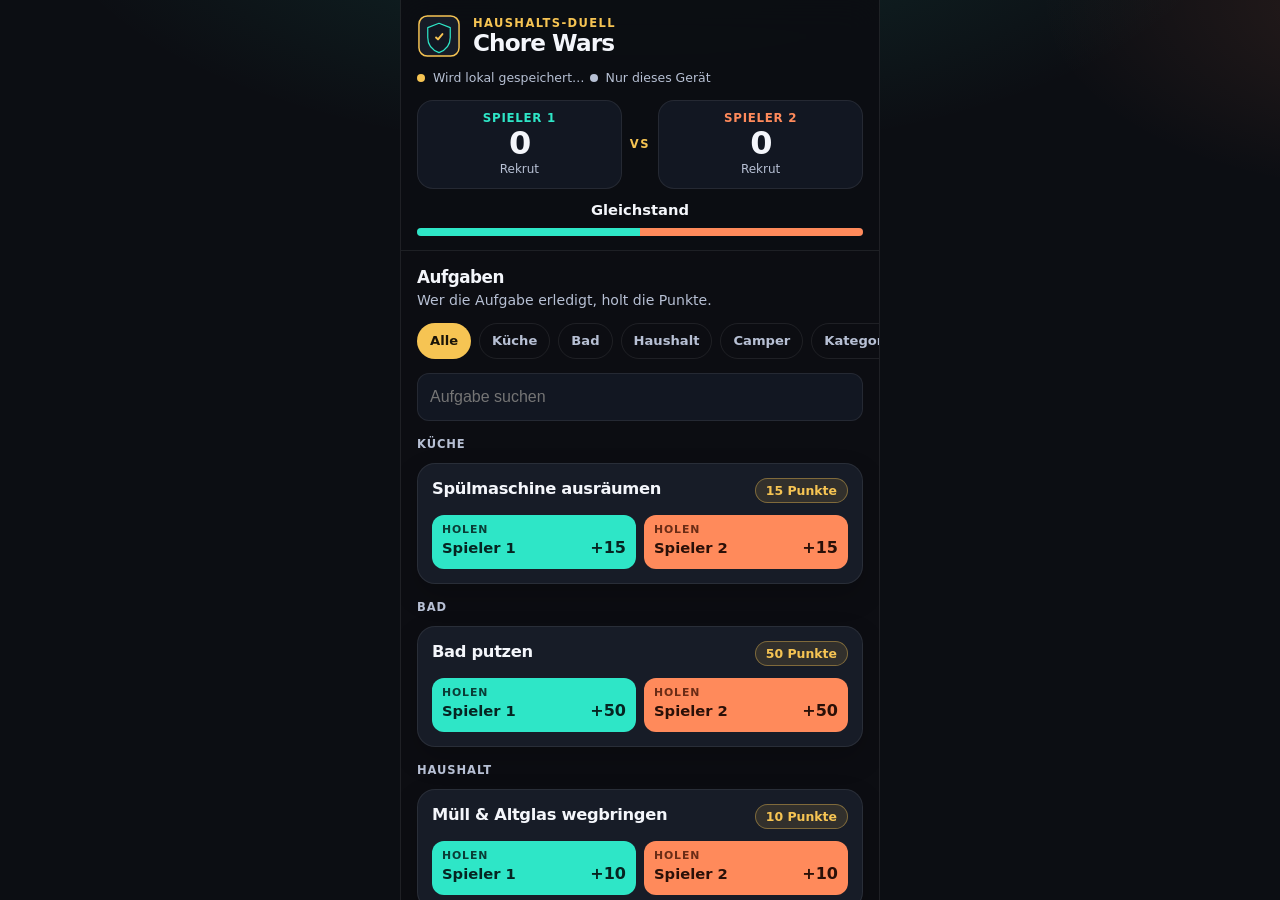
==== chore-wars/index.html @ 1f735c66 "Let two phones share one Chore Wars stand. A household passphrase becomes the Firebase path, so both" ====
<!DOCTYPE html>
<html lang="de">
<head>
  <meta charset="utf-8">
  <meta name="viewport" content="width=device-width, initial-scale=1, maximum-scale=1, user-scalable=no, viewport-fit=cover">
  <meta name="apple-mobile-web-app-capable" content="yes">
  <meta name="apple-mobile-web-app-status-bar-style" content="black-translucent">
  <meta name="apple-mobile-web-app-title" content="Chore Wars">
  <meta name="mobile-web-app-capable" content="yes">
  <meta name="theme-color" content="#0c0e13">
  <meta name="color-scheme" content="dark">
  <meta name="format-detection" content="telephone=no">
  <meta name="description" content="Chore Wars ist ein Haushalts-Duell für zwei Spieler. Aufgaben und Namen lassen sich in der App ändern. Der Stand bleibt auf dem Gerät und kann mit einem zweiten Gerät geteilt werden.">
  <title>Chore Wars – Haushalts-Duell</title>
  <link rel="manifest" href="./manifest.json">
  <link rel="apple-touch-icon" sizes="180x180" href="data:image/svg+xml,%3Csvg%20xmlns%3D%22http%3A%2F%2Fwww.w3.org%2F2000%2Fsvg%22%20viewBox%3D%220%200%20180%20180%22%3E%3Crect%20width%3D%22180%22%20height%3D%22180%22%20rx%3D%2240%22%20fill%3D%22%230c0e13%22%2F%3E%3Crect%20x%3D%228%22%20y%3D%228%22%20width%3D%22164%22%20height%3D%22164%22%20rx%3D%2234%22%20fill%3D%22%23171c27%22%20stroke%3D%22%23f6c453%22%20stroke-width%3D%226%22%2F%3E%3Cpath%20d%3D%22M90%2038l46%2018v40c0%2032-20%2052-46%2062-26-10-46-30-46-62V56l46-18z%22%20fill%3D%22%23121722%22%20stroke%3D%22%232ee6c7%22%20stroke-width%3D%225%22%20stroke-linejoin%3D%22round%22%2F%3E%3Cpath%20d%3D%22M78%2096l8%208%2018-22%22%20fill%3D%22none%22%20stroke%3D%22%23f6c453%22%20stroke-width%3D%228%22%20stroke-linecap%3D%22round%22%20stroke-linejoin%3D%22round%22%2F%3E%3C%2Fsvg%3E">
  <link rel="icon" type="image/svg+xml" href="data:image/svg+xml,%3Csvg%20xmlns%3D%22http%3A%2F%2Fwww.w3.org%2F2000%2Fsvg%22%20viewBox%3D%220%200%20180%20180%22%3E%3Crect%20width%3D%22180%22%20height%3D%22180%22%20rx%3D%2240%22%20fill%3D%22%230c0e13%22%2F%3E%3Crect%20x%3D%228%22%20y%3D%228%22%20width%3D%22164%22%20height%3D%22164%22%20rx%3D%2234%22%20fill%3D%22%23171c27%22%20stroke%3D%22%23f6c453%22%20stroke-width%3D%226%22%2F%3E%3Cpath%20d%3D%22M90%2038l46%2018v40c0%2032-20%2052-46%2062-26-10-46-30-46-62V56l46-18z%22%20fill%3D%22%23121722%22%20stroke%3D%22%232ee6c7%22%20stroke-width%3D%225%22%20stroke-linejoin%3D%22round%22%2F%3E%3Cpath%20d%3D%22M78%2096l8%208%2018-22%22%20fill%3D%22none%22%20stroke%3D%22%23f6c453%22%20stroke-width%3D%228%22%20stroke-linecap%3D%22round%22%20stroke-linejoin%3D%22round%22%2F%3E%3C%2Fsvg%3E">
  <link rel="stylesheet" href="./styles.css">
</head>
<body>
  <div class="app">
    <header class="header">
      <div class="brand">
        <svg class="logo" viewBox="0 0 180 180" aria-hidden="true">
          <rect width="180" height="180" rx="40" fill="#0c0e13"/>
          <rect x="8" y="8" width="164" height="164" rx="34" fill="#171c27" stroke="#f6c453" stroke-width="6"/>
          <path d="M90 38l46 18v40c0 32-20 52-46 62-26-10-46-30-46-62V56l46-18z" fill="#121722" stroke="#2ee6c7" stroke-width="5" stroke-linejoin="round"/>
          <path d="M78 96l8 8 18-22" fill="none" stroke="#f6c453" stroke-width="8" stroke-linecap="round" stroke-linejoin="round"/>
        </svg>
        <div>
          <p class="eyebrow">Haushalts-Duell</p>
          <h1>Chore Wars</h1>
        </div>
      </div>
      <p id="connectivity" class="connectivity">Lokal auf diesem Gerät</p>
      <button id="sync-status" class="sync-status" type="button">Nur dieses Gerät</button>
      <div class="scoreboard" id="scoreboard" aria-label="Punktestand"></div>
      <p id="leader" class="leader">Gleichstand</p>
      <div class="duel" aria-hidden="true">
        <span id="bar-p1"></span>
        <span id="bar-p2"></span>
      </div>
    </header>

    <main class="content">
      <section class="chores" aria-labelledby="chores-heading">
        <div class="section-head">
          <h2 id="chores-heading">Aufgaben</h2>
          <p class="hint">Wer die Aufgabe erledigt, holt die Punkte.</p>
        </div>
        <div id="filters" class="filters" aria-label="Kategorien"></div>
        <label class="search-field">
          <span class="sr-only">Aufgaben suchen</span>
          <input id="chore-search" class="search-input" type="search" placeholder="Aufgabe suchen" enterkeyhint="search" autocomplete="off">
        </label>
        <p id="chore-empty" class="empty" hidden>Keine Aufgaben in dieser Kategorie.</p>
        <ul id="chore-list" class="chore-list"></ul>
        <button id="add-chore" class="add" type="button">Aufgabe hinzufügen</button>
      </section>

      <section class="stats-panel" aria-labelledby="stats-heading">
        <div class="section-head">
          <h2 id="stats-heading">Statistik</h2>
          <p class="hint">Zählt weiter, auch wenn die Punkte zurückgesetzt werden.</p>
        </div>
        <ul id="stats-list" class="stats-list"></ul>
      </section>

      <section class="history-panel" aria-labelledby="history-heading">
        <div class="section-head">
          <h2 id="history-heading">Letzte Erledigungen</h2>
          <p class="hint">Die letzten 50 Einträge. Die neueste Buchung lässt sich rückgängig machen.</p>
        </div>
        <p id="history-empty" class="empty">Noch keine Aufgaben erledigt.</p>
        <ol id="history-list" class="history-list" hidden></ol>
        <button id="reset-btn" class="reset" type="button">Punkte zurücksetzen</button>
        <button id="backup-btn" class="backup" type="button">Sicherung</button>
      </section>
    </main>
  </div>
  <p id="live" class="sr-only" aria-live="polite"></p>
  <noscript>
    <p class="noscript">Chore Wars braucht JavaScript. Punkte bleiben danach lokal auf diesem Gerät, ohne weitere Serveranfrage.</p>
  </noscript>
  <div id="sheet" class="sheet" hidden>
    <button type="button" class="sheet-backdrop" data-sheet-close aria-label="Schließen"></button>
    <div class="sheet-panel" role="dialog" aria-modal="true" aria-labelledby="sheet-title">
      <form id="sheet-form" novalidate>
        <h2 id="sheet-title"></h2>
        <div id="sheet-body" class="sheet-body"></div>
        <p id="sheet-error" class="sheet-error" role="alert" hidden></p>
        <div class="sheet-actions">
          <button type="button" class="sheet-cancel" id="sheet-cancel" data-sheet-close>Abbrechen</button>
          <button type="submit" class="sheet-submit" id="sheet-submit">Sichern</button>
        </div>
      </form>
    </div>
  </div>
  <input id="import-file" class="file-input" type="file" accept="application/json,.json">
  <script src="./state.js"></script>
  <script src="./sync.js"></script>
  <script src="./app.js"></script>
</body>
</html>
---- chore-wars/styles.css ----
:root {
  color-scheme: dark;
  --bg: #0c0e13;
  --bg-elev: #171c27;
  --bg-elev-2: #121722;
  --line: rgba(255, 255, 255, 0.08);
  --text: #f4f6fb;
  --muted: #b7c0d4;
  --p1: #2ee6c7;
  --p1-ink: #062421;
  --p2: #ff8a5b;
  --p2-ink: #2a1008;
  --gold: #f6c453;
  --danger: #ff8b9a;
  --radius: 18px;
  --header-pad: 16px;
  font-family: system-ui, -apple-system, "Segoe UI", Roboto, "Noto Sans", sans-serif;
}

*,
*::before,
*::after {
  box-sizing: border-box;
}

* {
  touch-action: manipulation;
}

[hidden] {
  display: none !important;
}

html,
body {
  height: 100%;
  margin: 0;
  overflow: hidden;
  overscroll-behavior: none;
  touch-action: manipulation;
  background:
    radial-gradient(1100px 480px at 50% -12%, rgba(46, 230, 199, 0.14), transparent 55%),
    radial-gradient(800px 420px at 110% 0%, rgba(255, 138, 91, 0.12), transparent 46%),
    var(--bg);
  color: var(--text);
  -webkit-text-size-adjust: 100%;
  text-size-adjust: 100%;
}

body {
  position: fixed;
  inset: 0;
  width: 100%;
}

button,
a {
  touch-action: manipulation;
  -webkit-tap-highlight-color: transparent;
}

button {
  font: inherit;
  color: inherit;
  background: none;
  border: 0;
  padding: 0;
  cursor: pointer;
}

h1,
h2,
h3,
p,
ul,
ol {
  margin: 0;
}

ul,
ol {
  padding: 0;
  list-style: none;
}

.app {
  width: min(480px, 100%);
  height: 100%;
  margin: 0 auto;
  display: flex;
  flex-direction: column;
  overflow: hidden;
  overscroll-behavior: none;
  background: rgba(12, 14, 19, 0.78);
}

.header {
  position: sticky;
  top: 0;
  z-index: 5;
  flex: 0 0 auto;
  padding: calc(14px + env(safe-area-inset-top)) var(--header-pad) 14px;
  background: rgba(12, 14, 19, 0.94);
  backdrop-filter: blur(16px);
  -webkit-backdrop-filter: blur(16px);
  border-bottom: 1px solid var(--line);
}

.brand {
  display: flex;
  align-items: center;
  gap: 12px;
}

.logo {
  width: 44px;
  height: 44px;
  flex: 0 0 auto;
  display: block;
}

.eyebrow {
  color: var(--gold);
  font-size: 0.72rem;
  font-weight: 800;
  letter-spacing: 0.12em;
  text-transform: uppercase;
}

h1 {
  font-size: 1.45rem;
  line-height: 1.1;
  letter-spacing: -0.04em;
}

.connectivity {
  display: inline-flex;
  align-items: center;
  gap: 8px;
  margin-top: 12px;
  color: var(--muted);
  font-size: 0.78rem;
}

.connectivity::before {
  content: "";
  width: 8px;
  height: 8px;
  border-radius: 50%;
  background: var(--gold);
  flex: 0 0 auto;
}

.connectivity.is-ready::before {
  background: var(--p1);
}

.connectivity.is-offline::before {
  background: var(--p2);
}

.sync-status {
  display: inline-flex;
  align-items: center;
  gap: 8px;
  margin-top: 4px;
  color: var(--muted);
  font-size: 0.78rem;
  text-align: left;
}

.sync-status::before {
  content: "";
  width: 8px;
  height: 8px;
  border-radius: 50%;
  background: var(--muted);
  flex: 0 0 auto;
}

.sync-status.is-live::before {
  background: var(--p1);
}

.sync-status.is-wait::before {
  background: var(--gold);
}

.sync-status.is-bad::before {
  background: var(--p2);
}

.rules-details {
  margin-top: 12px;
  color: var(--text);
  font-size: 0.95rem;
}

.rules-details summary {
  color: var(--gold);
  font-weight: 800;
}

.rules-box {
  width: 100%;
  margin-top: 8px;
  min-height: 9em;
  padding: 10px 12px;
  border: 1px solid var(--line);
  border-radius: 12px;
  background: var(--bg-elev-2);
  color: var(--text);
  font-family: ui-monospace, SFMono-Regular, Menlo, Consolas, monospace;
  font-size: 16px;
  line-height: 1.35;
  resize: vertical;
}

.scoreboard {
  display: grid;
  grid-template-columns: 1fr auto 1fr;
  gap: 8px;
  align-items: stretch;
  margin-top: 14px;
}

.player {
  background: var(--bg-elev-2);
  border: 1px solid var(--line);
  border-radius: 16px;
  padding: 10px 8px 12px;
  text-align: center;
  min-width: 0;
}

.player-p1.is-leading {
  border-color: rgba(46, 230, 199, 0.75);
  box-shadow: 0 0 0 1px rgba(46, 230, 199, 0.25), 0 10px 24px rgba(0, 0, 0, 0.22);
}

.player-p2.is-leading {
  border-color: rgba(255, 138, 91, 0.8);
  box-shadow: 0 0 0 1px rgba(255, 138, 91, 0.22), 0 10px 24px rgba(0, 0, 0, 0.22);
}

.player-name {
  display: block;
  width: 100%;
  overflow: hidden;
  text-overflow: ellipsis;
  white-space: nowrap;
  font-size: 0.74rem;
  font-weight: 800;
  letter-spacing: 0.06em;
  text-transform: uppercase;
}

.player-p1 .player-name {
  color: var(--p1);
}

.player-p2 .player-name {
  color: var(--p2);
}

.score {
  margin-top: 2px;
  font-size: 2rem;
  font-weight: 800;
  letter-spacing: -0.05em;
  line-height: 1.05;
  font-variant-numeric: tabular-nums;
}

.rank {
  margin-top: 2px;
  color: var(--muted);
  font-size: 0.75rem;
}

.crown {
  margin-top: 8px;
  display: inline-block;
  padding: 2px 8px;
  border-radius: 999px;
  background: var(--gold);
  color: #1a1408;
  font-size: 0.66rem;
  font-weight: 800;
  letter-spacing: 0.08em;
  text-transform: uppercase;
}

.vs {
  align-self: center;
  color: var(--gold);
  font-size: 0.72rem;
  font-weight: 800;
  letter-spacing: 0.14em;
}

.leader {
  margin-top: 12px;
  text-align: center;
  font-size: 0.92rem;
  font-weight: 700;
}

.duel {
  display: flex;
  height: 8px;
  margin-top: 10px;
  overflow: hidden;
  border-radius: 999px;
  background: #242a36;
}

.duel span {
  display: block;
  height: 100%;
  width: 50%;
  min-width: 0;
  transition: width 320ms ease;
}

#bar-p1 {
  background: var(--p1);
}

#bar-p2 {
  background: var(--p2);
}

.content {
  flex: 1 1 auto;
  min-height: 0;
  overflow: auto;
  overscroll-behavior: none;
  -webkit-overflow-scrolling: touch;
  padding: 16px var(--header-pad) calc(20px + env(safe-area-inset-bottom));
}

.section-head {
  display: flex;
  flex-direction: column;
  gap: 4px;
  margin-bottom: 12px;
}

h2 {
  font-size: 1.05rem;
  letter-spacing: -0.03em;
}

.hint,
.empty {
  color: var(--muted);
  font-size: 0.88rem;
  line-height: 1.4;
}

.chore-list {
  display: flex;
  flex-direction: column;
  gap: 12px;
}

.chore-card {
  padding: 14px;
  border: 1px solid var(--line);
  border-radius: var(--radius);
  background: var(--bg-elev);
  box-shadow: 0 12px 28px rgba(0, 0, 0, 0.18);
}

.chore-top {
  display: flex;
  align-items: flex-start;
  justify-content: space-between;
  gap: 12px;
}

.filters {
  display: flex;
  gap: 8px;
  margin: 0 calc(var(--header-pad) * -1) 10px;
  padding: 0 var(--header-pad) 4px;
  overflow-x: auto;
  overscroll-behavior-x: contain;
  -webkit-overflow-scrolling: touch;
  scrollbar-width: none;
}

.filters::-webkit-scrollbar {
  display: none;
}

.chip {
  flex: 0 0 auto;
  min-height: 36px;
  padding: 6px 12px;
  border: 1px solid var(--line);
  border-radius: 999px;
  color: var(--muted);
  font-size: 0.82rem;
  font-weight: 800;
}

.chip.is-active {
  border-color: transparent;
  background: var(--gold);
  color: #1a1408;
}

.search-field {
  display: block;
  margin-bottom: 12px;
}

.search-input,
.field select {
  width: 100%;
  min-height: 48px;
  padding: 10px 12px;
  border: 1px solid var(--line);
  border-radius: 12px;
  background: var(--bg-elev-2);
  color: var(--text);
  font-size: 16px;
}

.group-label {
  margin: 4px 0 0;
  color: var(--muted);
  font-size: 0.72rem;
  font-weight: 800;
  letter-spacing: 0.08em;
  text-transform: uppercase;
}

.chore-title {
  font-size: 1.02rem;
  font-weight: 700;
  line-height: 1.3;
  letter-spacing: -0.02em;
  text-align: left;
}

.points-badge {
  flex: 0 0 auto;
  padding: 4px 10px;
  border: 1px solid rgba(246, 196, 83, 0.4);
  border-radius: 999px;
  background: rgba(246, 196, 83, 0.12);
  color: var(--gold);
  font-size: 0.78rem;
  font-weight: 800;
  white-space: nowrap;
}

.claims {
  display: grid;
  grid-template-columns: 1fr 1fr;
  gap: 8px;
  margin-top: 12px;
}

.claim {
  position: relative;
  display: flex;
  flex-direction: column;
  align-items: flex-start;
  gap: 2px;
  min-height: 54px;
  padding: 8px 10px;
  border-radius: 12px;
  text-align: left;
  overflow: hidden;
}

.claim-kicker {
  font-size: 0.68rem;
  font-weight: 800;
  letter-spacing: 0.08em;
  text-transform: uppercase;
}

.claim-line {
  display: flex;
  width: 100%;
  align-items: baseline;
  justify-content: space-between;
  gap: 6px;
}

.claim-name,
.claim-points {
  font-weight: 800;
  font-variant-numeric: tabular-nums;
}

.claim-name {
  flex: 1 1 auto;
  min-width: 0;
  overflow: hidden;
  font-size: 0.92rem;
  text-overflow: ellipsis;
  white-space: nowrap;
}

.claim-p1 {
  background: var(--p1);
  color: var(--p1-ink);
}

.claim-p1 .claim-kicker {
  color: #0a3d36;
}

.claim-p2 {
  background: var(--p2);
  color: var(--p2-ink);
}

.claim-p2 .claim-kicker {
  color: #6a2c16;
}

.claim:active {
  transform: translateY(1px);
}

.claim:disabled {
  cursor: progress;
  opacity: 0.72;
}

.chore-tools {
  display: flex;
  flex-wrap: wrap;
  gap: 6px;
  margin-top: 10px;
}

.tool,
.undo,
.sheet-choice {
  min-height: 40px;
  padding: 6px 10px;
  border: 1px solid var(--line);
  border-radius: 10px;
  color: var(--muted);
  font-size: 0.82rem;
  font-weight: 800;
}

.tool {
  flex: 1 1 auto;
}

.tool:disabled {
  opacity: 0.35;
  cursor: default;
}

.tool-danger {
  color: var(--danger);
}

.add,
.backup {
  width: 100%;
  min-height: 48px;
  margin-top: 12px;
  border-radius: 14px;
  font-weight: 800;
}

.add {
  border: 1px solid rgba(246, 196, 83, 0.55);
  color: var(--gold);
}

.backup {
  border: 1px solid var(--line);
  color: var(--text);
}

.add:active,
.backup:active,
.tool:active:not(:disabled),
.undo:active,
.sheet-choice:active {
  background: rgba(255, 255, 255, 0.04);
}

.stats-panel,
.history-panel {
  margin-top: 26px;
}

.stats-list {
  display: flex;
  flex-direction: column;
  gap: 8px;
}

.stats-card {
  padding: 12px 14px;
  border: 1px solid var(--line);
  border-radius: 16px;
  background: var(--bg-elev);
}

.stats-name {
  font-weight: 800;
}

.stats-p1 .stats-name {
  color: var(--p1);
}

.stats-p2 .stats-name {
  color: var(--p2);
}

.stats-count {
  margin-top: 2px;
}

.stats-top {
  margin-top: 4px;
  color: var(--muted);
  font-size: 0.88rem;
  line-height: 1.4;
}

.history-list {
  border-top: 1px solid var(--line);
}

.history-item {
  display: grid;
  grid-template-columns: 1fr auto;
  gap: 2px 12px;
  padding: 11px 0;
  border-bottom: 1px solid var(--line);
}

.undo {
  grid-column: 1 / -1;
  justify-self: start;
  margin-top: 6px;
}

.history-who {
  font-weight: 800;
}

.history-p1 .history-who {
  color: var(--p1);
}

.history-p2 .history-who {
  color: var(--p2);
}

.history-what {
  color: var(--text);
  font-size: 0.92rem;
}

.history-pts {
  color: var(--gold);
  font-weight: 800;
  font-variant-numeric: tabular-nums;
  text-align: right;
}

.history-item time {
  color: var(--muted);
  font-size: 0.78rem;
  text-align: right;
}

.reset {
  width: 100%;
  min-height: 48px;
  margin-top: 16px;
  border: 1px solid rgba(255, 139, 154, 0.55);
  border-radius: 14px;
  color: var(--danger);
  font-weight: 800;
}

.reset:active {
  background: rgba(255, 139, 154, 0.08);
}

.sheet {
  position: fixed;
  inset: 0;
  z-index: 30;
  display: flex;
  align-items: flex-end;
  justify-content: center;
}

.sheet-backdrop {
  position: absolute;
  inset: 0;
  background: rgba(0, 0, 0, 0.55);
}

.sheet-panel {
  position: relative;
  z-index: 1;
  display: flex;
  flex-direction: column;
  width: min(480px, 100%);
  max-height: min(92dvh, 720px);
  overflow: hidden;
  padding: 18px 16px calc(16px + env(safe-area-inset-bottom));
  border: 1px solid var(--line);
  border-bottom: 0;
  border-radius: 20px 20px 0 0;
  background: #171c27;
  box-shadow: 0 -16px 40px rgba(0, 0, 0, 0.35);
}

.sheet-panel form {
  display: flex;
  flex-direction: column;
  flex: 1 1 auto;
  min-height: 0;
  overflow: hidden;
}

.sheet-body {
  flex: 1 1 auto;
  overflow: auto;
  min-height: 0;
  margin-top: 8px;
}

.sheet-copy {
  color: var(--muted);
  font-size: 0.95rem;
  line-height: 1.45;
}

.sheet-copy + .sheet-copy {
  margin-top: 8px;
}

.field {
  display: flex;
  flex-direction: column;
  gap: 6px;
  margin-top: 14px;
}

.field span {
  color: var(--muted);
  font-size: 0.82rem;
  font-weight: 700;
}

.field input {
  width: 100%;
  min-height: 48px;
  padding: 10px 12px;
  border: 1px solid var(--line);
  border-radius: 12px;
  background: var(--bg-elev-2);
  color: var(--text);
  font-size: 16px;
}

.sheet-choice {
  display: block;
  width: 100%;
  margin-top: 10px;
  color: var(--text);
  text-align: left;
}

.sheet-move {
  display: grid;
  grid-template-columns: 1fr 1fr;
  gap: 8px;
  margin-top: 14px;
}

.category-row {
  padding: 10px 0;
  border-bottom: 1px solid var(--line);
}

.category-name {
  font-weight: 800;
}

.category-actions {
  display: flex;
  flex-wrap: wrap;
  gap: 6px;
  margin-top: 8px;
}

.sheet-error {
  margin-top: 12px;
  color: var(--danger);
  font-size: 0.9rem;
  line-height: 1.4;
}

.sheet-actions {
  display: grid;
  grid-template-columns: 1fr 1fr;
  gap: 8px;
  margin-top: 16px;
}

.sheet-actions:has(.sheet-submit[hidden]) {
  grid-template-columns: 1fr;
}

.sheet-cancel,
.sheet-submit {
  min-height: 48px;
  border-radius: 14px;
  font-weight: 800;
}

.sheet-cancel {
  border: 1px solid var(--line);
  color: var(--text);
}

.sheet-submit {
  background: var(--gold);
  color: #1a1408;
}

.sheet-submit.is-danger {
  background: transparent;
  border: 1px solid rgba(255, 139, 154, 0.55);
  color: var(--danger);
}

.file-input {
  position: fixed;
  left: 0;
  bottom: 0;
  width: 1px;
  height: 1px;
  opacity: 0.01;
}

.burst {
  position: absolute;
  z-index: 2;
  left: 50%;
  top: 50%;
  font-size: 0.95rem;
  font-weight: 800;
  pointer-events: none;
  animation: float-up 680ms ease-out forwards;
}

.burst-p1 {
  color: var(--p1-ink);
}

.burst-p2 {
  color: var(--p2-ink);
}

.sr-only {
  position: absolute;
  width: 1px;
  height: 1px;
  padding: 0;
  margin: -1px;
  overflow: hidden;
  clip: rect(0, 0, 0, 0);
  white-space: nowrap;
  border: 0;
}

.noscript {
  margin: 16px;
  padding: 14px;
  border-radius: 14px;
  background: var(--bg-elev);
}

:focus-visible {
  outline: 2px solid var(--gold);
  outline-offset: 2px;
}

@keyframes float-up {
  0% {
    transform: translate(-50%, -50%) scale(0.86);
    opacity: 0;
  }
  25% {
    transform: translate(-50%, -50%) scale(1.12);
    opacity: 1;
  }
  100% {
    transform: translate(-50%, -70%) scale(1);
    opacity: 0;
  }
}

@keyframes bump {
  40% {
    transform: scale(1.16);
  }
  100% {
    transform: scale(1);
  }
}

.score.is-bump .score-value {
  display: inline-block;
  animation: bump 280ms ease;
}

@media (min-width: 520px) {
  .app {
    border-right: 1px solid var(--line);
    border-left: 1px solid var(--line);
  }
}

@media (max-width: 340px) {
  .score {
    font-size: 1.6rem;
  }

  .claim-name {
    font-size: 0.82rem;
  }
}

@media (hover: hover) {
  .claim-p1:hover {
    filter: brightness(1.05);
  }

  .claim-p2:hover {
    filter: brightness(1.05);
  }

  .reset:hover,
  .tool:hover:not(:disabled),
  .add:hover,
  .backup:hover,
  .undo:hover,
  .sheet-choice:hover {
    background: rgba(255, 255, 255, 0.04);
  }

  .reset:hover {
    background: rgba(255, 139, 154, 0.08);
  }
}

@media (prefers-reduced-motion: reduce) {
  *,
  *::before,
  *::after {
    animation: none !important;
    transition: none !important;
  }
}
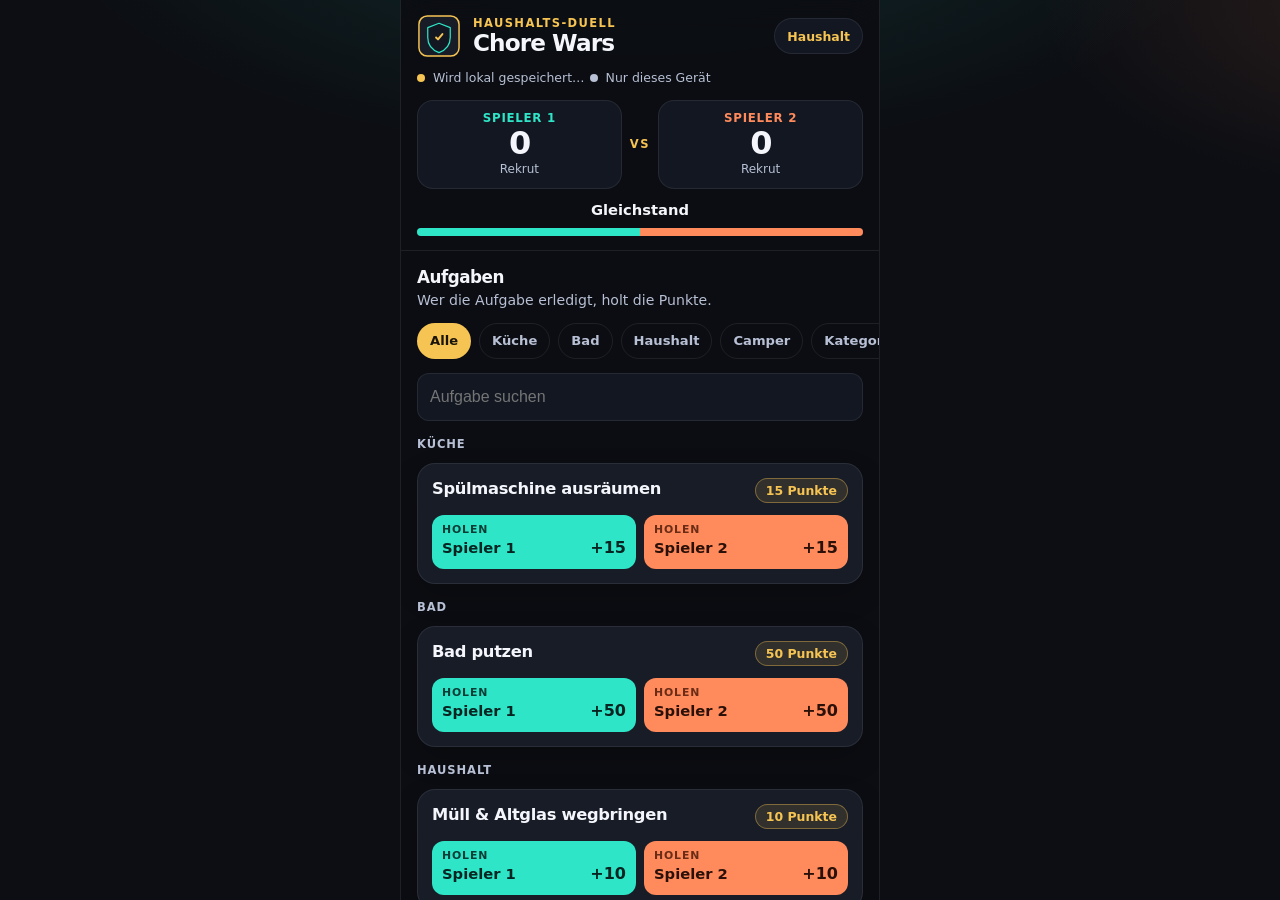
==== commit f80d7a6d: "Add a household menu and a Prechtl meal planner. Haushalt is the shared home-screen entry for Chore " ====
--- a/chore-wars/index.html
+++ b/chore-wars/index.html
@@ -20,17 +20,20 @@
 <body>
   <div class="app">
     <header class="header">
-      <div class="brand">
-        <svg class="logo" viewBox="0 0 180 180" aria-hidden="true">
-          <rect width="180" height="180" rx="40" fill="#0c0e13"/>
-          <rect x="8" y="8" width="164" height="164" rx="34" fill="#171c27" stroke="#f6c453" stroke-width="6"/>
-          <path d="M90 38l46 18v40c0 32-20 52-46 62-26-10-46-30-46-62V56l46-18z" fill="#121722" stroke="#2ee6c7" stroke-width="5" stroke-linejoin="round"/>
-          <path d="M78 96l8 8 18-22" fill="none" stroke="#f6c453" stroke-width="8" stroke-linecap="round" stroke-linejoin="round"/>
-        </svg>
-        <div>
-          <p class="eyebrow">Haushalts-Duell</p>
-          <h1>Chore Wars</h1>
+      <div class="brand-row">
+        <div class="brand">
+          <svg class="logo" viewBox="0 0 180 180" aria-hidden="true">
+            <rect width="180" height="180" rx="40" fill="#0c0e13"/>
+            <rect x="8" y="8" width="164" height="164" rx="34" fill="#171c27" stroke="#f6c453" stroke-width="6"/>
+            <path d="M90 38l46 18v40c0 32-20 52-46 62-26-10-46-30-46-62V56l46-18z" fill="#121722" stroke="#2ee6c7" stroke-width="5" stroke-linejoin="round"/>
+            <path d="M78 96l8 8 18-22" fill="none" stroke="#f6c453" stroke-width="8" stroke-linecap="round" stroke-linejoin="round"/>
+          </svg>
+          <div>
+            <p class="eyebrow">Haushalts-Duell</p>
+            <h1>Chore Wars</h1>
+          </div>
         </div>
+        <a class="home-link" href="../index.html">Haushalt</a>
       </div>
       <p id="connectivity" class="connectivity">Lokal auf diesem Gerät</p>
       <button id="sync-status" class="sync-status" type="button">Nur dieses Gerät</button>
@@ -61,7 +64,7 @@
       <section class="stats-panel" aria-labelledby="stats-heading">
         <div class="section-head">
           <h2 id="stats-heading">Statistik</h2>
-          <p class="hint">Zählt weiter, auch wenn die Punkte zurückgesetzt werden.</p>
+          <p class="hint">Bleibt stehen, wenn nur die Punkte zurückgesetzt werden.</p>
         </div>
         <ul id="stats-list" class="stats-list"></ul>
       </section>
@@ -69,11 +72,15 @@
       <section class="history-panel" aria-labelledby="history-heading">
         <div class="section-head">
           <h2 id="history-heading">Letzte Erledigungen</h2>
-          <p class="hint">Die letzten 50 Einträge. Die neueste Buchung lässt sich rückgängig machen.</p>
+          <p class="hint">Die letzten 50 Einträge. Die neueste Buchung lässt sich rückgängig machen und wiederholen.</p>
+        </div>
+        <div class="history-actions">
+          <button id="undo-btn" class="tool" type="button" disabled>Rückgängig</button>
+          <button id="redo-btn" class="tool" type="button" disabled>Wiederholen</button>
         </div>
         <p id="history-empty" class="empty">Noch keine Aufgaben erledigt.</p>
         <ol id="history-list" class="history-list" hidden></ol>
-        <button id="reset-btn" class="reset" type="button">Punkte zurücksetzen</button>
+        <button id="reset-btn" class="reset" type="button">Zurücksetzen</button>
         <button id="backup-btn" class="backup" type="button">Sicherung</button>
       </section>
     </main>
--- a/chore-wars/styles.css
+++ b/chore-wars/styles.css
@@ -106,10 +106,33 @@
   border-bottom: 1px solid var(--line);
 }
 
+.brand-row {
+  display: flex;
+  align-items: center;
+  justify-content: space-between;
+  gap: 12px;
+}
+
 .brand {
   display: flex;
   align-items: center;
   gap: 12px;
+  min-width: 0;
+}
+
+.home-link {
+  flex: 0 0 auto;
+  display: inline-flex;
+  align-items: center;
+  min-height: 36px;
+  padding: 6px 12px;
+  border: 1px solid var(--line);
+  border-radius: 999px;
+  background: var(--bg-elev-2);
+  color: var(--gold);
+  font-size: 0.78rem;
+  font-weight: 800;
+  text-decoration: none;
 }
 
 .logo {
@@ -635,7 +658,22 @@
   line-height: 1.4;
 }
 
+.history-actions {
+  display: flex;
+  gap: 8px;
+  margin-top: 10px;
+}
+
+.history-actions + .empty {
+  margin-top: 10px;
+}
+
+.history-actions .tool {
+  flex: 1 1 0;
+}
+
 .history-list {
+  margin-top: 8px;
   border-top: 1px solid var(--line);
 }
 
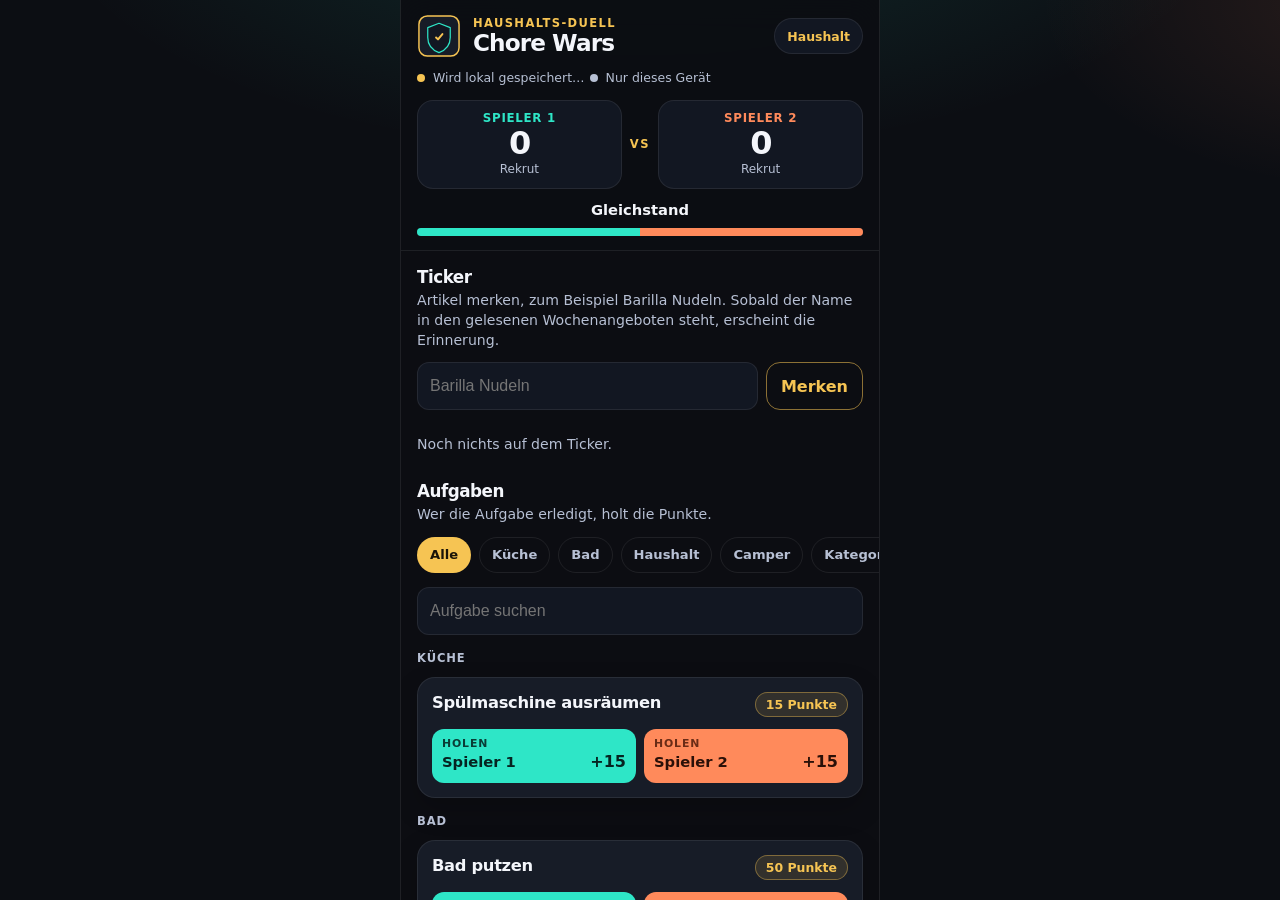
==== commit e6c716ac: "Merkzettel im Ticker und Mengen im Vorrat. Chore Wars merkt Artikelnamen und erinnert, sobald sie in" ====
--- a/chore-wars/index.html
+++ b/chore-wars/index.html
@@ -10,7 +10,7 @@
   <meta name="theme-color" content="#0c0e13">
   <meta name="color-scheme" content="dark">
   <meta name="format-detection" content="telephone=no">
-  <meta name="description" content="Chore Wars ist ein Haushalts-Duell für zwei Spieler. Aufgaben und Namen lassen sich in der App ändern. Der Stand bleibt auf dem Gerät und kann mit einem zweiten Gerät geteilt werden.">
+  <meta name="description" content="Chore Wars ist ein Haushalts-Duell für zwei Spieler. Aufgaben und Namen lassen sich in der App ändern. Ein Ticker erinnert an gemerkte Artikel, sobald sie im Wochenangebot stehen. Der Stand bleibt auf dem Gerät und kann mit einem zweiten Gerät geteilt werden.">
   <title>Chore Wars – Haushalts-Duell</title>
   <link rel="manifest" href="./manifest.json">
   <link rel="apple-touch-icon" sizes="180x180" href="data:image/svg+xml,%3Csvg%20xmlns%3D%22http%3A%2F%2Fwww.w3.org%2F2000%2Fsvg%22%20viewBox%3D%220%200%20180%20180%22%3E%3Crect%20width%3D%22180%22%20height%3D%22180%22%20rx%3D%2240%22%20fill%3D%22%230c0e13%22%2F%3E%3Crect%20x%3D%228%22%20y%3D%228%22%20width%3D%22164%22%20height%3D%22164%22%20rx%3D%2234%22%20fill%3D%22%23171c27%22%20stroke%3D%22%23f6c453%22%20stroke-width%3D%226%22%2F%3E%3Cpath%20d%3D%22M90%2038l46%2018v40c0%2032-20%2052-46%2062-26-10-46-30-46-62V56l46-18z%22%20fill%3D%22%23121722%22%20stroke%3D%22%232ee6c7%22%20stroke-width%3D%225%22%20stroke-linejoin%3D%22round%22%2F%3E%3Cpath%20d%3D%22M78%2096l8%208%2018-22%22%20fill%3D%22none%22%20stroke%3D%22%23f6c453%22%20stroke-width%3D%228%22%20stroke-linecap%3D%22round%22%20stroke-linejoin%3D%22round%22%2F%3E%3C%2Fsvg%3E">
@@ -43,9 +43,27 @@
         <span id="bar-p1"></span>
         <span id="bar-p2"></span>
       </div>
+      <button id="ticker-banner" class="ticker-banner" type="button" hidden></button>
     </header>
 
     <main class="content">
+      <section class="ticker-panel" aria-labelledby="ticker-heading">
+        <div class="section-head">
+          <h2 id="ticker-heading">Ticker</h2>
+          <p id="ticker-hint" class="hint">Artikel merken, zum Beispiel Barilla Nudeln. Sobald der Name in den gelesenen Wochenangeboten steht, erscheint die Erinnerung.</p>
+        </div>
+        <form id="ticker-form" class="ticker-form" autocomplete="off">
+          <label class="search-field">
+            <span class="sr-only">Artikel für den Ticker</span>
+            <input id="ticker-text" class="search-input" type="text" placeholder="Barilla Nudeln" maxlength="80" enterkeyhint="done" autocomplete="off" autocapitalize="off" autocorrect="off">
+          </label>
+          <button class="add ticker-submit" type="submit">Merken</button>
+        </form>
+        <p id="ticker-note" class="hint" role="status"></p>
+        <p id="ticker-empty" class="empty">Noch nichts auf dem Ticker.</p>
+        <ul id="ticker-list" class="ticker-list" hidden></ul>
+      </section>
+
       <section class="chores" aria-labelledby="chores-heading">
         <div class="section-head">
           <h2 id="chores-heading">Aufgaben</h2>
@@ -104,6 +122,8 @@
     </div>
   </div>
   <input id="import-file" class="file-input" type="file" accept="application/json,.json">
+  <script src="../wochenessen/offers.js"></script>
+  <script src="./ticker.js"></script>
   <script src="./state.js"></script>
   <script src="./sync.js"></script>
   <script src="./app.js"></script>
--- a/chore-wars/styles.css
+++ b/chore-wars/styles.css
@@ -915,6 +915,99 @@
   color: var(--p2-ink);
 }
 
+.ticker-banner {
+  display: block;
+  width: 100%;
+  margin-top: 12px;
+  padding: 8px 10px;
+  border-radius: 12px;
+  background: rgba(246, 196, 83, 0.16);
+  color: var(--gold);
+  font-size: 0.88rem;
+  font-weight: 800;
+  line-height: 1.35;
+  text-align: left;
+}
+
+.ticker-panel {
+  margin-bottom: 26px;
+}
+
+.ticker-form {
+  display: flex;
+  align-items: center;
+  gap: 8px;
+}
+
+.ticker-form .search-field {
+  flex: 1 1 auto;
+  min-width: 0;
+  margin-bottom: 0;
+}
+
+.ticker-form .add {
+  width: auto;
+  margin-top: 0;
+  flex: 0 0 auto;
+  padding: 0 14px;
+}
+
+#ticker-note {
+  min-height: 1.2em;
+  margin-top: 8px;
+}
+
+.ticker-list {
+  display: flex;
+  flex-direction: column;
+  gap: 8px;
+  margin-top: 4px;
+}
+
+.ticker-card {
+  padding: 12px 14px;
+  border: 1px solid var(--line);
+  border-radius: 16px;
+  background: var(--bg-elev);
+}
+
+.ticker-card.is-hit {
+  border-color: rgba(246, 196, 83, 0.55);
+  background: rgba(246, 196, 83, 0.08);
+}
+
+.ticker-top {
+  display: flex;
+  align-items: center;
+  justify-content: space-between;
+  gap: 8px;
+}
+
+.ticker-query {
+  font-weight: 800;
+  line-height: 1.3;
+}
+
+.ticker-top .tool {
+  flex: 0 0 auto;
+}
+
+.ticker-hit,
+.ticker-miss {
+  margin-top: 6px;
+  font-size: 0.88rem;
+  line-height: 1.35;
+}
+
+.ticker-hit {
+  color: var(--gold);
+  font-weight: 700;
+}
+
+.ticker-miss {
+  color: var(--muted);
+}
+
 .sr-only {
   position: absolute;
   width: 1px;
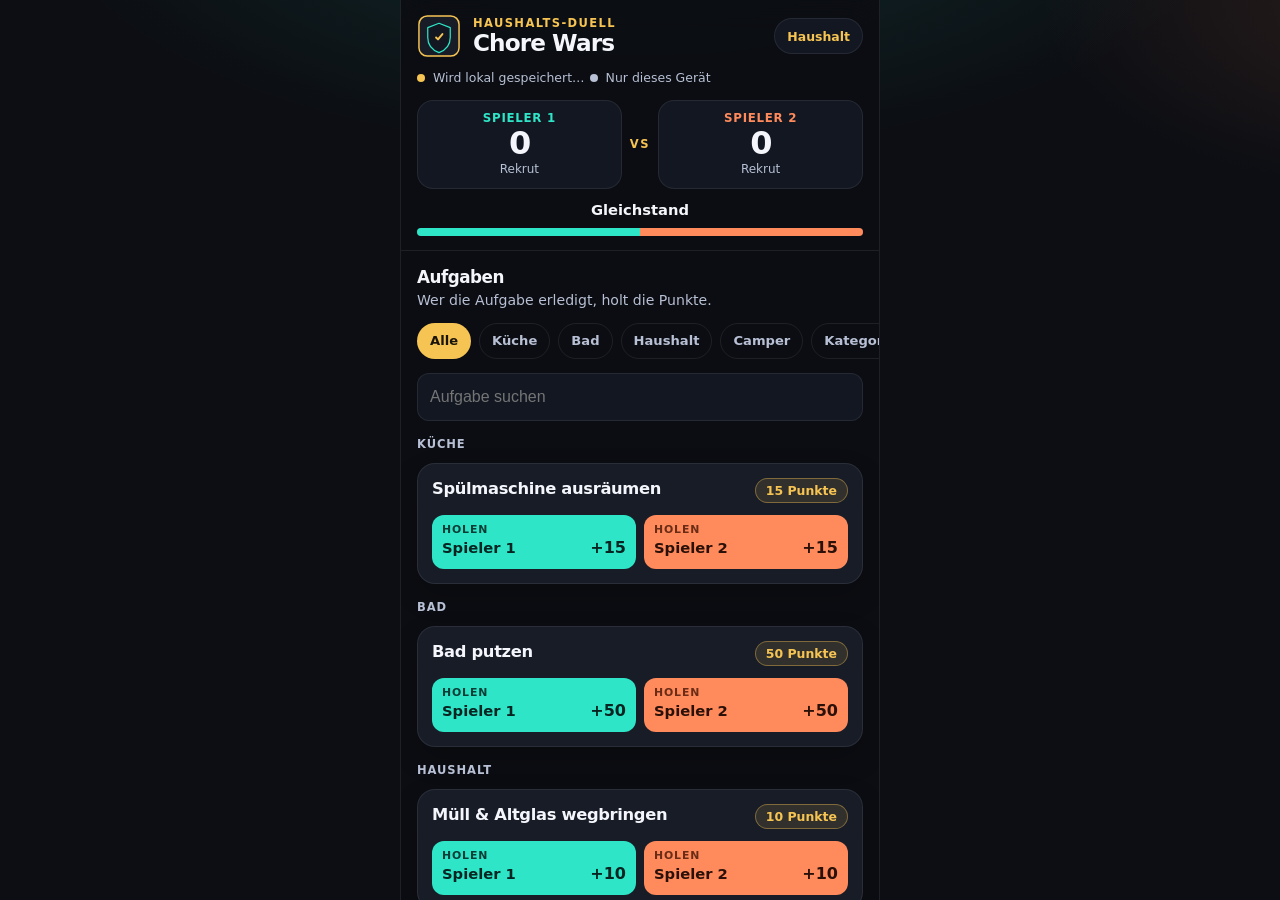
==== commit f75ca4a1: "Ticker nach Wochenessen verschieben. Gemerkte Artikel wie Barilla Nudeln werden in Wochenessen erinn" ====
--- a/chore-wars/index.html
+++ b/chore-wars/index.html
@@ -10,7 +10,7 @@
   <meta name="theme-color" content="#0c0e13">
   <meta name="color-scheme" content="dark">
   <meta name="format-detection" content="telephone=no">
-  <meta name="description" content="Chore Wars ist ein Haushalts-Duell für zwei Spieler. Aufgaben und Namen lassen sich in der App ändern. Ein Ticker erinnert an gemerkte Artikel, sobald sie im Wochenangebot stehen. Der Stand bleibt auf dem Gerät und kann mit einem zweiten Gerät geteilt werden.">
+  <meta name="description" content="Chore Wars ist ein Haushalts-Duell für zwei Spieler. Aufgaben und Namen lassen sich in der App ändern. Der Stand bleibt auf dem Gerät und kann mit einem zweiten Gerät geteilt werden.">
   <title>Chore Wars – Haushalts-Duell</title>
   <link rel="manifest" href="./manifest.json">
   <link rel="apple-touch-icon" sizes="180x180" href="data:image/svg+xml,%3Csvg%20xmlns%3D%22http%3A%2F%2Fwww.w3.org%2F2000%2Fsvg%22%20viewBox%3D%220%200%20180%20180%22%3E%3Crect%20width%3D%22180%22%20height%3D%22180%22%20rx%3D%2240%22%20fill%3D%22%230c0e13%22%2F%3E%3Crect%20x%3D%228%22%20y%3D%228%22%20width%3D%22164%22%20height%3D%22164%22%20rx%3D%2234%22%20fill%3D%22%23171c27%22%20stroke%3D%22%23f6c453%22%20stroke-width%3D%226%22%2F%3E%3Cpath%20d%3D%22M90%2038l46%2018v40c0%2032-20%2052-46%2062-26-10-46-30-46-62V56l46-18z%22%20fill%3D%22%23121722%22%20stroke%3D%22%232ee6c7%22%20stroke-width%3D%225%22%20stroke-linejoin%3D%22round%22%2F%3E%3Cpath%20d%3D%22M78%2096l8%208%2018-22%22%20fill%3D%22none%22%20stroke%3D%22%23f6c453%22%20stroke-width%3D%228%22%20stroke-linecap%3D%22round%22%20stroke-linejoin%3D%22round%22%2F%3E%3C%2Fsvg%3E">
@@ -43,27 +43,9 @@
         <span id="bar-p1"></span>
         <span id="bar-p2"></span>
       </div>
-      <button id="ticker-banner" class="ticker-banner" type="button" hidden></button>
     </header>
 
     <main class="content">
-      <section class="ticker-panel" aria-labelledby="ticker-heading">
-        <div class="section-head">
-          <h2 id="ticker-heading">Ticker</h2>
-          <p id="ticker-hint" class="hint">Artikel merken, zum Beispiel Barilla Nudeln. Sobald der Name in den gelesenen Wochenangeboten steht, erscheint die Erinnerung.</p>
-        </div>
-        <form id="ticker-form" class="ticker-form" autocomplete="off">
-          <label class="search-field">
-            <span class="sr-only">Artikel für den Ticker</span>
-            <input id="ticker-text" class="search-input" type="text" placeholder="Barilla Nudeln" maxlength="80" enterkeyhint="done" autocomplete="off" autocapitalize="off" autocorrect="off">
-          </label>
-          <button class="add ticker-submit" type="submit">Merken</button>
-        </form>
-        <p id="ticker-note" class="hint" role="status"></p>
-        <p id="ticker-empty" class="empty">Noch nichts auf dem Ticker.</p>
-        <ul id="ticker-list" class="ticker-list" hidden></ul>
-      </section>
-
       <section class="chores" aria-labelledby="chores-heading">
         <div class="section-head">
           <h2 id="chores-heading">Aufgaben</h2>
@@ -122,8 +104,6 @@
     </div>
   </div>
   <input id="import-file" class="file-input" type="file" accept="application/json,.json">
-  <script src="../wochenessen/offers.js"></script>
-  <script src="./ticker.js"></script>
   <script src="./state.js"></script>
   <script src="./sync.js"></script>
   <script src="./app.js"></script>
--- a/chore-wars/styles.css
+++ b/chore-wars/styles.css
@@ -915,99 +915,6 @@
   color: var(--p2-ink);
 }
 
-.ticker-banner {
-  display: block;
-  width: 100%;
-  margin-top: 12px;
-  padding: 8px 10px;
-  border-radius: 12px;
-  background: rgba(246, 196, 83, 0.16);
-  color: var(--gold);
-  font-size: 0.88rem;
-  font-weight: 800;
-  line-height: 1.35;
-  text-align: left;
-}
-
-.ticker-panel {
-  margin-bottom: 26px;
-}
-
-.ticker-form {
-  display: flex;
-  align-items: center;
-  gap: 8px;
-}
-
-.ticker-form .search-field {
-  flex: 1 1 auto;
-  min-width: 0;
-  margin-bottom: 0;
-}
-
-.ticker-form .add {
-  width: auto;
-  margin-top: 0;
-  flex: 0 0 auto;
-  padding: 0 14px;
-}
-
-#ticker-note {
-  min-height: 1.2em;
-  margin-top: 8px;
-}
-
-.ticker-list {
-  display: flex;
-  flex-direction: column;
-  gap: 8px;
-  margin-top: 4px;
-}
-
-.ticker-card {
-  padding: 12px 14px;
-  border: 1px solid var(--line);
-  border-radius: 16px;
-  background: var(--bg-elev);
-}
-
-.ticker-card.is-hit {
-  border-color: rgba(246, 196, 83, 0.55);
-  background: rgba(246, 196, 83, 0.08);
-}
-
-.ticker-top {
-  display: flex;
-  align-items: center;
-  justify-content: space-between;
-  gap: 8px;
-}
-
-.ticker-query {
-  font-weight: 800;
-  line-height: 1.3;
-}
-
-.ticker-top .tool {
-  flex: 0 0 auto;
-}
-
-.ticker-hit,
-.ticker-miss {
-  margin-top: 6px;
-  font-size: 0.88rem;
-  line-height: 1.35;
-}
-
-.ticker-hit {
-  color: var(--gold);
-  font-weight: 700;
-}
-
-.ticker-miss {
-  color: var(--muted);
-}
-
 .sr-only {
   position: absolute;
   width: 1px;
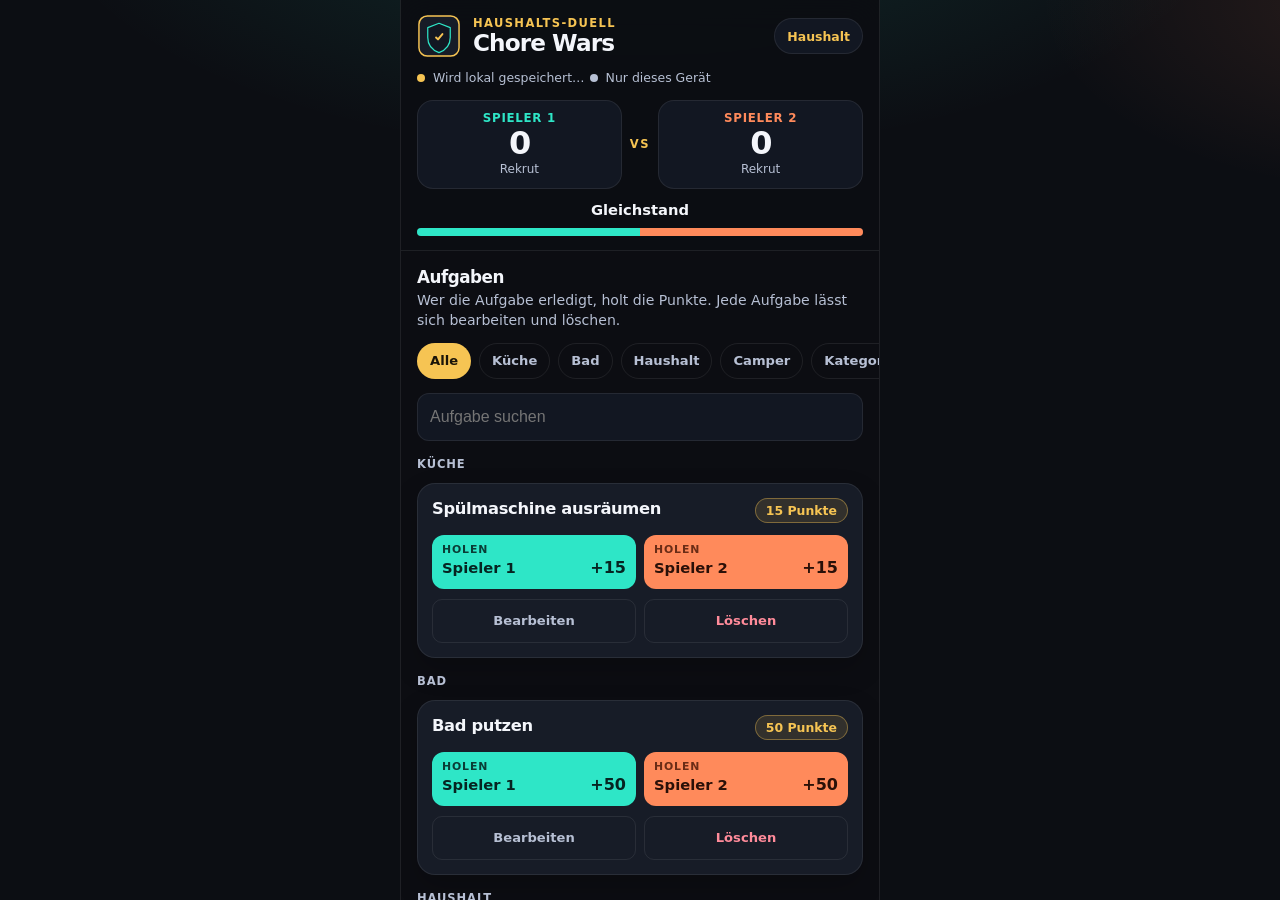
==== commit ff54ce13: "Aufgaben lassen sich an der Karte bearbeiten und löschen. Jede Aufgabe hat eigene Aktionen für Titel" ====
--- a/chore-wars/index.html
+++ b/chore-wars/index.html
@@ -49,7 +49,7 @@
       <section class="chores" aria-labelledby="chores-heading">
         <div class="section-head">
           <h2 id="chores-heading">Aufgaben</h2>
-          <p class="hint">Wer die Aufgabe erledigt, holt die Punkte.</p>
+          <p class="hint">Wer die Aufgabe erledigt, holt die Punkte. Jede Aufgabe lässt sich bearbeiten und löschen.</p>
         </div>
         <div id="filters" class="filters" aria-label="Kategorien"></div>
         <label class="search-field">
@@ -105,7 +105,7 @@
   </div>
   <input id="import-file" class="file-input" type="file" accept="application/json,.json">
   <script src="./state.js"></script>
-  <script src="./sync.js"></script>
+  <script src="../haushalt-sync.js"></script>
   <script src="./app.js"></script>
 </body>
 </html>
--- a/chore-wars/styles.css
+++ b/chore-wars/styles.css
@@ -559,10 +559,14 @@
 }
 
 .chore-tools {
-  display: flex;
-  flex-wrap: wrap;
-  gap: 6px;
+  display: grid;
+  grid-template-columns: 1fr 1fr;
+  gap: 8px;
   margin-top: 10px;
+}
+
+.chore-tools .tool {
+  min-height: 44px;
 }
 
 .tool,
